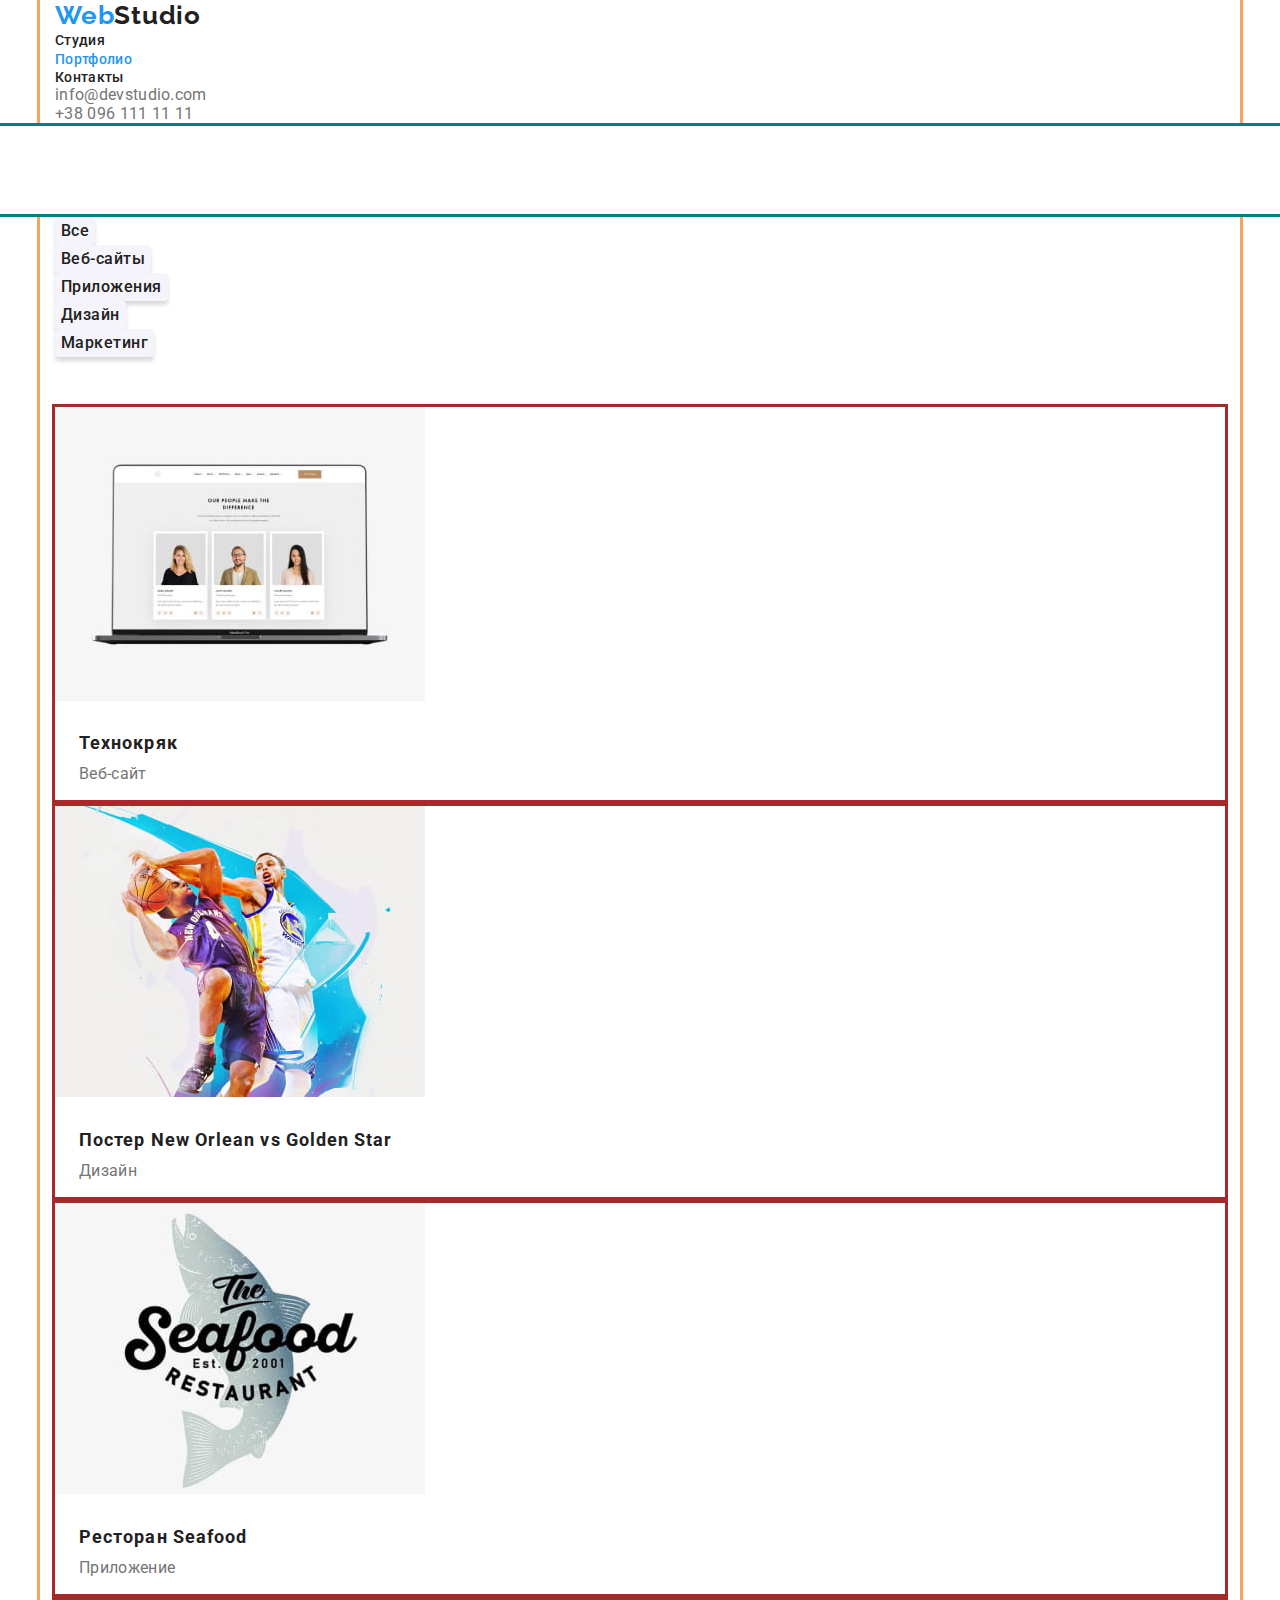
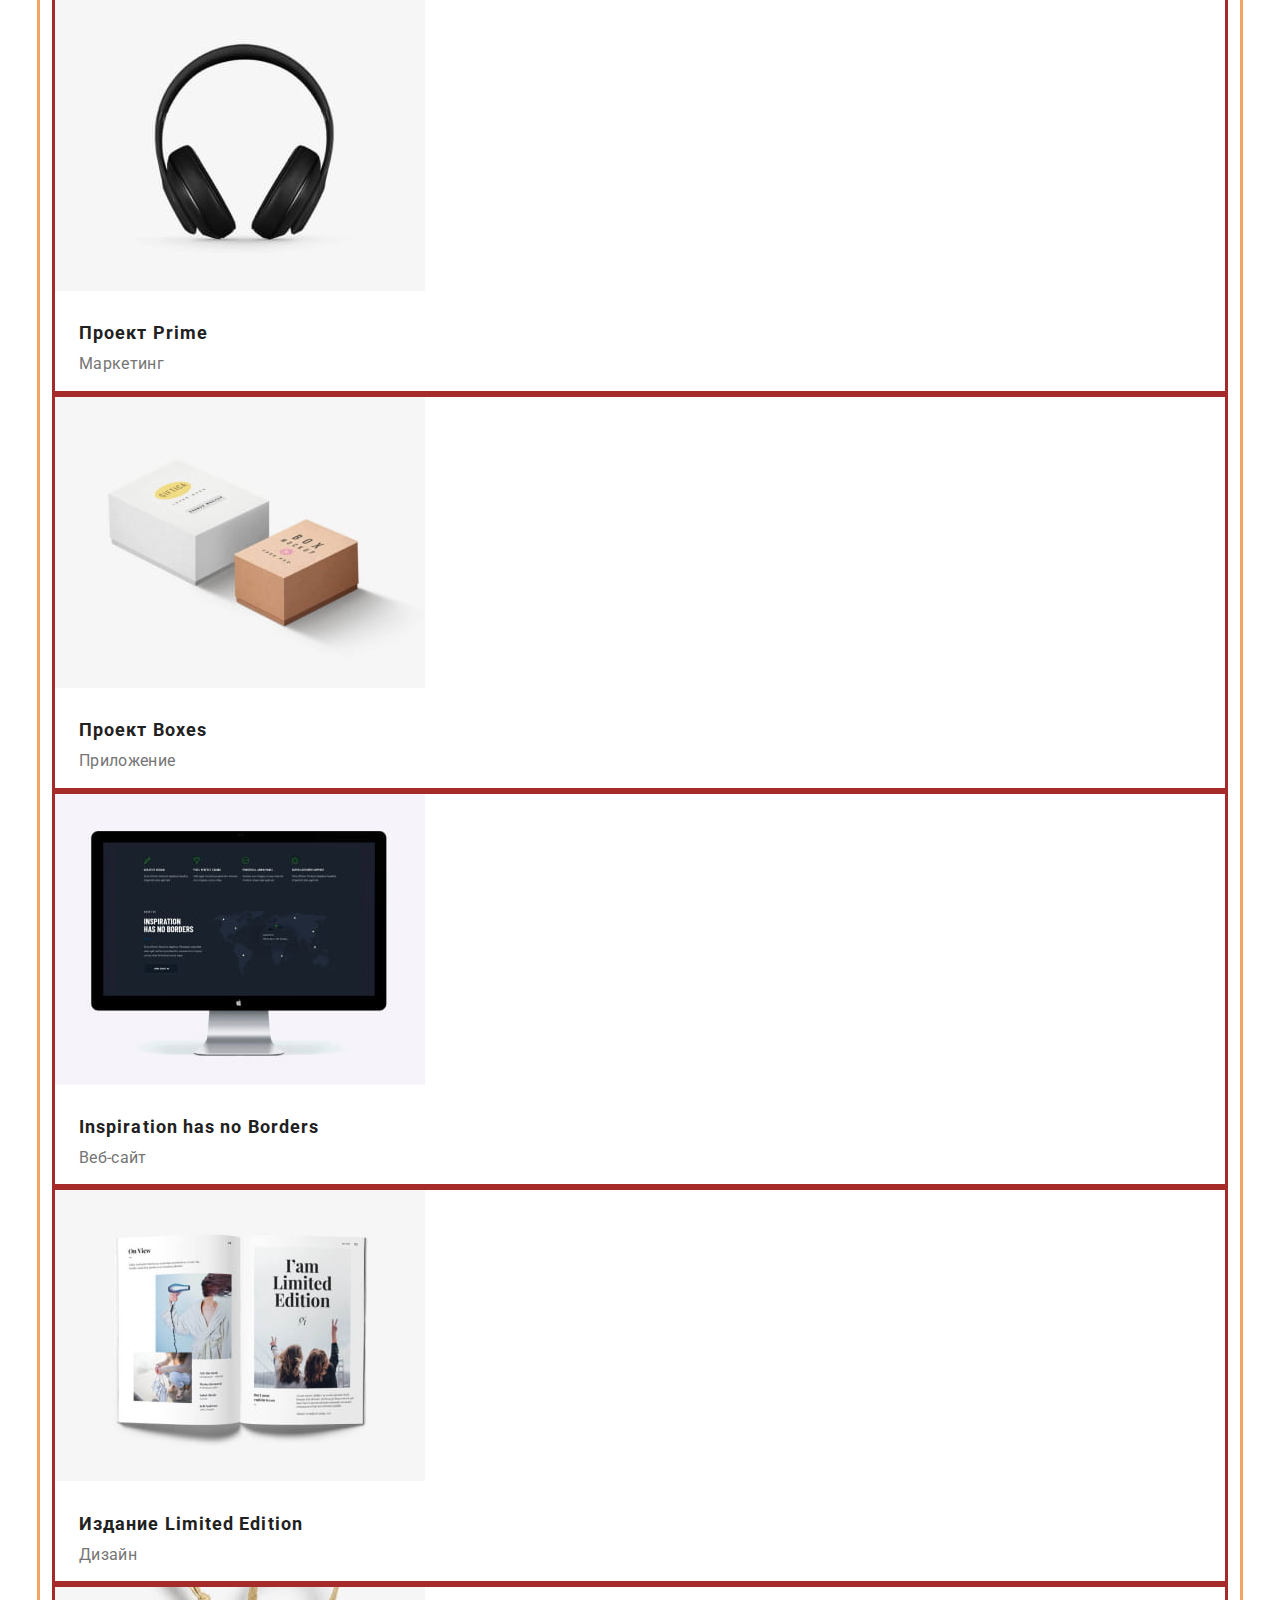
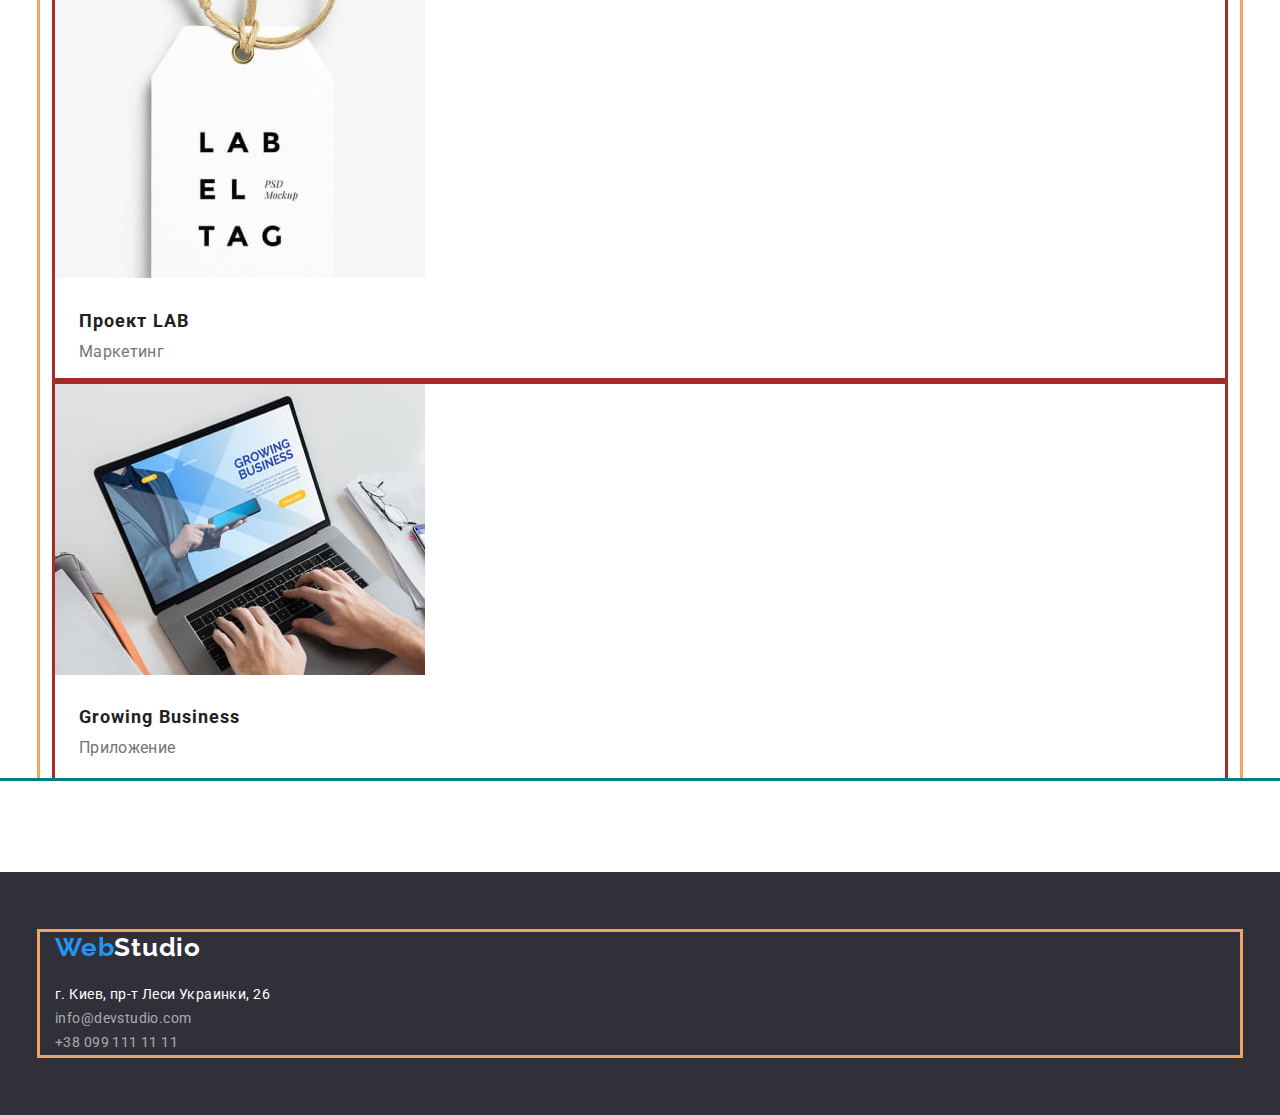
==== portfolio.html @ afa7993c "Style margins, paddings" ====
<!DOCTYPE html>
<html lang="ru">
  <head>
    <meta charset="UTF-8" />
    <meta http-equiv="X-UA-Compatible" content="IE=edge" />
    <meta name="viewport" content="width=device-width, initial-scale=1.0" />
    <title>Web Studio</title>
    <link rel="preconnect" href="https://fonts.googleapis.com">
    <link rel="preconnect" href="https://fonts.gstatic.com" crossorigin>
    <link href="https://fonts.googleapis.com/css2?family=Raleway:wght@700&family=Roboto:wght@400;500;700;900&display=swap"
      rel="stylesheet">
    <link rel="stylesheet" href="https://cdnjs.cloudflare.com/ajax/libs/modern-normalize/1.1.0/modern-normalize.min.css">
    <link rel="stylesheet" href="./css/styles.css">
  </head>

  <body>
    <!-- Header -->

    <header class="section">
      <div class="container">
        <nav class="navigation">
          <a class="logo link" href="./index.html"><span class="logo-accent">Web</span>Studio</a>
        
          <ul class="list">
            <li><a class="nav-link link" href="./index.html">Студия</a></li>
            <li><a class="nav-link current link" href="./portfolio.html">Портфолио</a></li>
            <li><a class="nav-link link" href="">Контакты</a></li>
          </ul>
        </nav>
        
        <ul class="list">
          <li><a class="contacts link" href="mailto:info@devstudio.com">info@devstudio.com</a></li>
          <li><a class="contacts link" href="tel:+380961111111">+38 096 111 11 11</a></li>
        </ul>
      </div>
    </header>

    <!-- Main -->

    <main>
      <section class="section">
        <div class="container">
          <h1 hidden>Наши проекты</h1>
          <ul class="list filters">
            <li><button class="button" type="button">Все</button></li>
            <li><button class="button" type="button">Веб-сайты</button></li>
            <li><button class="button" type="button">Приложения</button></li>
            <li><button class="button" type="button">Дизайн</button></li>
            <li><button class="button" type="button">Маркетинг</button></li>
          </ul>
          
          <ul class="list projects">
            <li class="projects-card">
              <a class="link" href="">
                <img src="./images/Portfolio/technokryak.jpg" alt="Главная страница сайта компании 'Технокряк'." width="370" />
                <div class="projects-txt">
                  <h2 class="subtitle">Технокряк</h2>
                  <p>Веб-сайт</p>
                </div>
              </a>
            </li>
          
            <li class="projects-card">
              <a class="link" href="">
                <img src="./images/Portfolio/new-orlean-vs-golden-star.jpg"
                  alt="Игрок команды по баскетболу Golden Star пытается помешать игроку New Orlean забросить мяч." width="370" />
                <div class="projects-txt">
                  <h2 class="subtitle">Постер <span lang="en">New Orlean vs Golden Star</span></h2>
                  <p>Дизайн</p>
                </div>
              </a>
            </li>
          
            <li class="projects-card">
              <a class="link" href="">
                <img src="./images/Portfolio/seafood.jpg"
                  alt="Логотип ресторана морепродуктов, название и дата открытия на фоне изображения рыбы." width="370" />
                <div class="projects-txt">
                  <h2 class="subtitle">Ресторан <span lang="en">Seafood</span></h2>
                  <p>Приложение</p>
                </div>
              </a>
            </li>
          
            <li class="projects-card">
              <a class="link" href="">
                <img src="./images/Portfolio/prime.jpg" alt="Фото накладных наушников." width="370" />
                <div class="projects-txt">
                  <h2 class="subtitle">Проект <span lang="en">Prime</span></h2>
                  <p>Маркетинг</p>
                </div>
              </a>
            </li>
          
            <li class="projects-card">
              <a class="link" href="">
                <img src="./images/Portfolio/boxes.jpg" alt="Две коробки различного цвета и размера." width="370" />
                <div class="projects-txt">
                  <h2 class="subtitle">Проект <span lang="en">Boxes</span></h2>
                  <p>Приложение</p>
                </div>
              </a>
            </li>
          
            <li class="projects-card">
              <a class="link" href="">
                <img src="./images/Portfolio/inspiration.jpg" alt="Главная страница сайта 'Вдохновение без границ'" width="370" />
                <div class="projects-txt">
                  <h2 class="subtitle" lang="en">Inspiration has no Borders</h2>
                  <p>Веб-сайт</p>
                </div>
              </a>
            </li>
          
            <li class="projects-card">
              <a class="link" href="">
                <img src="./images/Portfolio/limited-edition.jpg" alt="Фото разворота журнала Limited Edition" width="370" />
                <div class="projects-txt">
                  <h2 class="subtitle">Издание <span lang="en">Limited Edition</span></h2>
                  <p>Дизайн</p>
                </div>
              </a>
            </li>
          
            <li class="projects-card">
              <a class="link" href="">
                <img src="./images/Portfolio/lab.jpg" alt="Фото бирки с текстом 'Label tag'" width="370" />
                <div class="projects-txt">
                  <h2 class="subtitle">Проект <span lang="en">LAB</span></h2>
                  <p>Маркетинг</p>
                </div>
              </a>
            </li>
          
            <li class="projects-card">
              <a class="link" href="">
                <img src="./images/Portfolio/growing-business.jpg" alt="Фото главной страницы приложения на экране ноутбука"
                  width="370" />
                <div class="projects-txt">
                  <h2 class="subtitle" lang="en">Growing Business</h2>
                  <p>Приложение</p>
                </div>
              </a>
            </li>
          </ul>
        </div>
      </section>
    </main>

    <!-- Footer -->

    <footer class="footer">
      <div class="container">
        <a class="logo link" href="./index.html"><span class="logo-accent">Web</span>Studio</a>
        
        <address class="address">
          г. Киев, пр-т Леси Украинки, 26 <br />
          <a class="contacts link" href="mailto:info@devstudio.com">info@devstudio.com</a><br />
          <a class="contacts link" href="tel:+380991111111">+38 099 111 11 11</a>
        </address>
      </div>
    </footer>
  </body>
</html>
---- css/styles.css ----
/* Global styles and vars */

:root {
    --main-bg-color: #ffffff;
    --section-bg-color: #f5f4fa;
    --footer-bg-color: #2f303a;
    --accent-color: #2196f3;

    --border-color: #eeeeee;

    --title-txt-color: #212121;
    --txt-color: #757575;
    --sec-txt-color: #ffffff;
}

body {
    font-family: 'Roboto', sans-serif;
    font-size: 16px;
    letter-spacing: 0.02em;

    color: var(--txt-color);
    background-color: var(--main-bg-c);
}

h1, h2, h3, h4, h5, h6, p {
    margin-top: 0;
    margin-bottom: 0;
}

.link {
    text-decoration: none;
    color: inherit;
}

.list {
    list-style: none;
    margin: 0;
    padding: 0;
}

.container {
    max-width: 1200px;
    margin: 0 auto;
    padding: 0 15px;
    outline: solid sandybrown;
}
/* Navigation */


.logo {
    font-family: 'Raleway', sans-serif;
    font-weight: 700;
    font-size: 26px;
    line-height: 1.2;
    letter-spacing: 0.03em;

    color: var(--title-txt-color);
}

.logo-accent,
.nav-link.current {
    color: var(--accent-color);
}

.nav-link,
.header .contacts {
    font-weight: 500;
    font-size: 14px;
    line-height: 1.14;
}

.nav-link {
    color: var(--title-txt-color);
}

/* --Main-- */

.hero {
    padding: 200px 0;
    text-align: center;

    background-color: var(--footer-bg-color);
}

.page-title {
    margin-bottom: 30px;

    font-weight: 900;
    font-size: 44px;
    line-height: 1.36;
    letter-spacing: 0.06em;
    text-transform: uppercase;
    
    color: var(--sec-txt-color);
}

/* --Buttons-- */
.button {
    box-shadow: 0px 4px 4px rgba(0, 0, 0, 0.15);
    border: none;
    border-radius: 4px;

    cursor: pointer;

    font-family: inherit;
}

.hero .button {
    width: 200px;
    height: 50px;

    font-weight: 700;
    font-size: 16px;
    line-height: 1.88;

    color: var(--sec-txt-color);
    background-color: var(--accent-color);
}

.hero .button:hover {
    background-color: #188ce8;
}

.filters .button {
    font-weight: 500;
    font-size: 16px;
    line-height: 1.62;
    letter-spacing: 0.03em;

    color: var(--title-txt-color);
    background-color: var(--section-bg-color);
}

.filters .button:hover,
.filters .button:focus {
    border: none;
    outline: none;
    color: var(--sec-txt-color);
    background-color: var(--accent-color);
}

/* Headings */

.section-title,
.subtitle {
    letter-spacing: 0.03em;

    color: var(--title-txt-color);
}

.section-title {
    margin-bottom: 50px;

    font-size: 36px;
    line-height: 1.17;
    text-align: center;

}

.subtitle {
    margin-bottom: 10px;

    font-size: 16px;
    line-height: 1.19;
}

.features .subtitle {
    font-size: 14px;
    line-height: 1.14;
    text-transform: uppercase;
}

.staff .subtitle {
    margin: 30px auto 10px;
    font-weight: 500;
}

.projects .subtitle {
    margin-bottom: 4px;
    font-size: 18px;
    line-height: 2;
    letter-spacing: 0.06em;
}

/* Content */
.section:not(.staff) {
    margin-bottom: 94px;

    outline: solid teal;
}

.features .text {
    font-size: 14px;
    line-height: 1.71;
    letter-spacing: 0.03em;
}

.staff {
    padding: 94px 0;
    background-color: var(--section-bg-color);
}

.staff-card {
    padding-bottom: 30px;
    /* text-align: center; */
    background-color: var(--main-bg-color);

    outline: solid blue;
}

.filters {
    margin-bottom: 50px;
}

.projects-card {
    outline: solid brown;
}

.projects-txt {
    padding: 20px 24px
}

/* Footer */
.footer {
    padding: 60px 0;

    background-color: var(--footer-bg-color);
}

.footer .logo {
    display: inline-block;
    margin-bottom: 20px;
    
    color: var(--sec-txt-color);
}

.address {
    font-style: normal;
    font-size: 14px;
    line-height: 1.71;
    letter-spacing: 0.03em;

    color: var(--sec-txt-color);
}

.footer .contacts {
    color: rgba(255, 255, 255, 0.6);
}

.nav-link:hover,
.nav-link:focus,
.contacts:hover,
.contacts:focus {
    color: var(--accent-color);
}
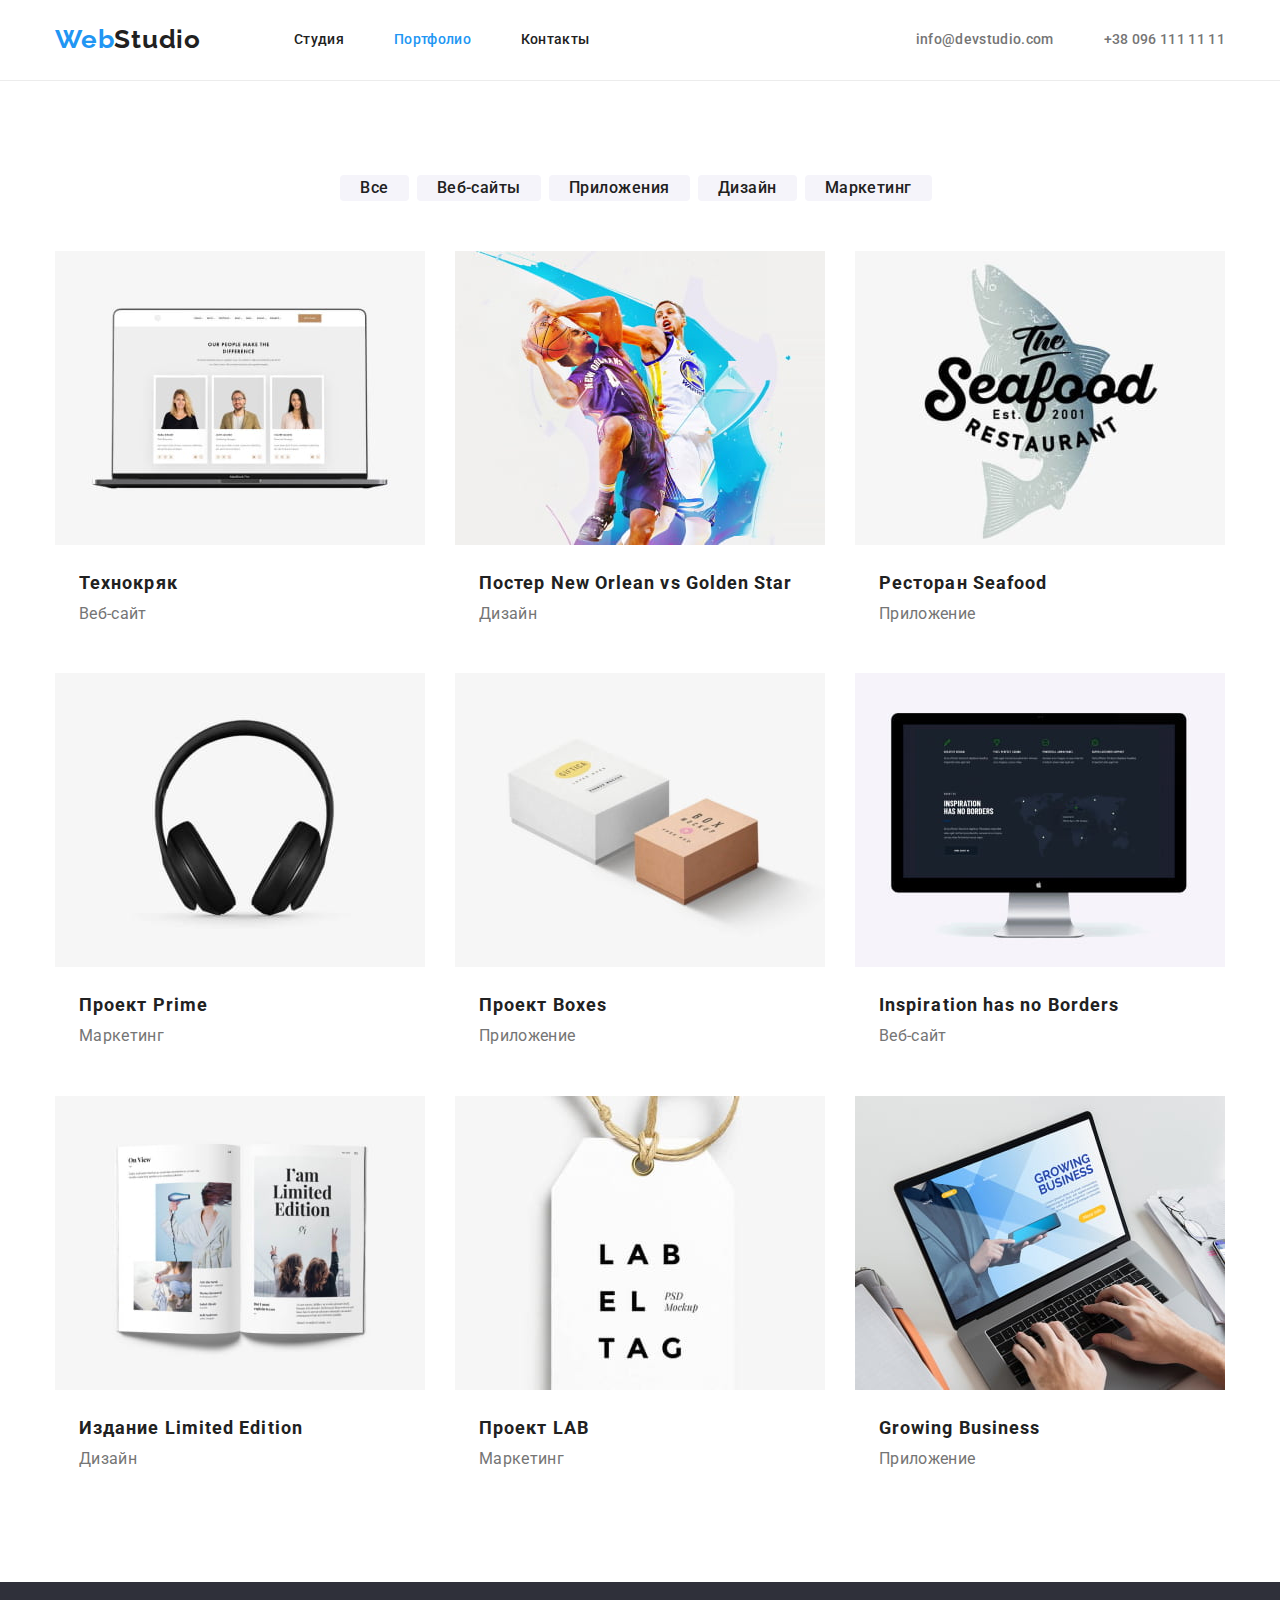
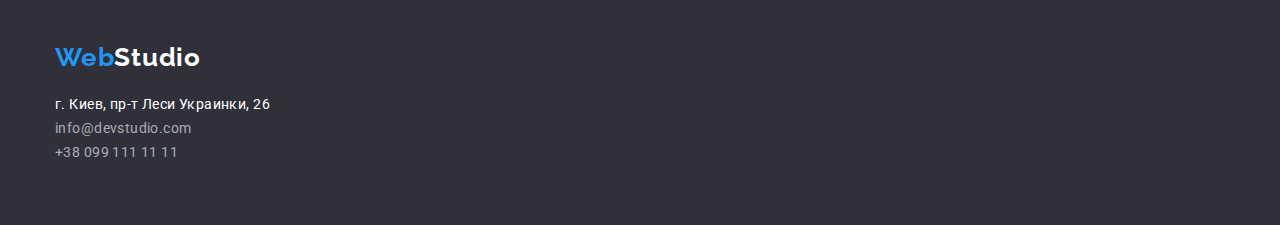
==== commit e0728270: "Style flex elements" ====
--- a/portfolio.html
+++ b/portfolio.html
@@ -16,22 +16,25 @@
   <body>
     <!-- Header -->
 
-    <header class="section">
+    <header class="header section">
       <div class="container">
-        <nav class="navigation">
+        <div class="header-menu">
           <a class="logo link" href="./index.html"><span class="logo-accent">Web</span>Studio</a>
+          <nav class="navigation">
+            <ul class="list">
+              <li><a class="nav-link link" href="./index.html">Студия</a></li>
+              <li><a class="nav-link current link" href="./portfolio.html">Портфолио</a></li>
+              <li><a class="nav-link link" href="">Контакты</a></li>
+            </ul>
+          </nav>
+        </div>
         
+        <div class="header-contacts">
           <ul class="list">
-            <li><a class="nav-link link" href="./index.html">Студия</a></li>
-            <li><a class="nav-link current link" href="./portfolio.html">Портфолио</a></li>
-            <li><a class="nav-link link" href="">Контакты</a></li>
+            <li><a class="contacts link" href="mailto:info@devstudio.com">info@devstudio.com</a></li>
+            <li><a class="contacts link" href="tel:+380961111111">+38 096 111 11 11</a></li>
           </ul>
-        </nav>
-        
-        <ul class="list">
-          <li><a class="contacts link" href="mailto:info@devstudio.com">info@devstudio.com</a></li>
-          <li><a class="contacts link" href="tel:+380961111111">+38 096 111 11 11</a></li>
-        </ul>
+        </div>
       </div>
     </header>
 
@@ -40,7 +43,7 @@
     <main>
       <section class="section">
         <div class="container">
-          <h1 hidden>Наши проекты</h1>
+          <h1 class="hidden">Наши проекты</h1>
           <ul class="list filters">
             <li><button class="button" type="button">Все</button></li>
             <li><button class="button" type="button">Веб-сайты</button></li>
@@ -50,6 +53,7 @@
           </ul>
           
           <ul class="list projects">
+
             <li class="projects-card">
               <a class="link" href="">
                 <img src="./images/Portfolio/technokryak.jpg" alt="Главная страница сайта компании 'Технокряк'." width="370" />
--- a/css/styles.css
+++ b/css/styles.css
@@ -1,4 +1,4 @@
-/* Global styles and vars */
+/* ------------Global styles and vars------------ */
 
 :root {
     --main-bg-color: #ffffff;
@@ -6,11 +6,13 @@
     --footer-bg-color: #2f303a;
     --accent-color: #2196f3;
 
-    --border-color: #eeeeee;
-
     --title-txt-color: #212121;
     --txt-color: #757575;
     --sec-txt-color: #ffffff;
+
+    --border-r: 4px;
+    --sect-interval: 94px;
+    --card-interval: 30px;
 }
 
 body {
@@ -27,6 +29,24 @@
     margin-bottom: 0;
 }
 
+img {
+    display: block;
+}
+
+.hidden {
+
+    position: absolute;
+    width: 1px;
+    height: 1px;
+    margin: -1px;
+    border: 0;
+    padding: 0;
+    white-space: nowrap;
+    clip-path: inset(100%);
+    clip: rect(0 0 0 0);
+    overflow: hidden;
+}
+
 .link {
     text-decoration: none;
     color: inherit;
@@ -42,10 +62,26 @@
     max-width: 1200px;
     margin: 0 auto;
     padding: 0 15px;
-    outline: solid sandybrown;
-}
-/* Navigation */
-
+}
+
+/* ------------Header------------ */
+
+.header {
+    border-bottom: 1px solid #ececec;
+}
+
+.header .container, .header-menu, .header .list {
+    display: flex;
+    align-items: center;
+}
+
+.navigation {
+    margin-left: 93px;
+}
+
+.header li:not(li:last-child){
+    margin-right: 50px;
+}
 
 .logo {
     font-family: 'Raleway', sans-serif;
@@ -64,6 +100,9 @@
 
 .nav-link,
 .header .contacts {
+    display: block;
+    padding: 32px 0;
+    
     font-weight: 500;
     font-size: 14px;
     line-height: 1.14;
@@ -73,7 +112,11 @@
     color: var(--title-txt-color);
 }
 
-/* --Main-- */
+.header-contacts {
+    margin-left: auto;
+}
+
+/* ------------Hero------------ */
 
 .hero {
     padding: 200px 0;
@@ -94,11 +137,10 @@
     color: var(--sec-txt-color);
 }
 
-/* --Buttons-- */
+/* ------------Buttons------------ */
 .button {
-    box-shadow: 0px 4px 4px rgba(0, 0, 0, 0.15);
     border: none;
-    border-radius: 4px;
+    border-radius: var(--border-r);
 
     cursor: pointer;
 
@@ -112,7 +154,8 @@
     font-weight: 700;
     font-size: 16px;
     line-height: 1.88;
-
+    
+    box-shadow: 0px 4px 4px rgba(0, 0, 0, 0.15);
     color: var(--sec-txt-color);
     background-color: var(--accent-color);
 }
@@ -122,6 +165,8 @@
 }
 
 .filters .button {
+    padding: 0 20px;
+
     font-weight: 500;
     font-size: 16px;
     line-height: 1.62;
@@ -131,30 +176,27 @@
     background-color: var(--section-bg-color);
 }
 
+.filters .button:not(li:last-child){
+    margin-right: 8px;
+}
+
 .filters .button:hover,
 .filters .button:focus {
-    border: none;
-    outline: none;
     color: var(--sec-txt-color);
     background-color: var(--accent-color);
-}
-
-/* Headings */
-
-.section-title,
-.subtitle {
-    letter-spacing: 0.03em;
-
-    color: var(--title-txt-color);
-}
-
+    box-shadow: 0px 3px 1px rgba(0, 0, 0, 0.1), 0px 1px 2px rgba(0, 0, 0, 0.08), 0px 2px 2px rgba(0, 0, 0, 0.12);
+}
+
+/* ------------Headings------------ */
 .section-title {
     margin-bottom: 50px;
-
+    
+    text-align: center;
     font-size: 36px;
     line-height: 1.17;
-    text-align: center;
-
+    letter-spacing: 0.03em;
+
+    color: var(--title-txt-color);
 }
 
 .subtitle {
@@ -162,6 +204,9 @@
 
     font-size: 16px;
     line-height: 1.19;
+    letter-spacing: 0.03em;
+
+    color: var(--title-txt-color);
 }
 
 .features .subtitle {
@@ -172,21 +217,32 @@
 
 .staff .subtitle {
     margin: 30px auto 10px;
+
     font-weight: 500;
 }
 
 .projects .subtitle {
     margin-bottom: 4px;
+
     font-size: 18px;
     line-height: 2;
     letter-spacing: 0.06em;
 }
 
-/* Content */
+/* ------------Content------------ */
 .section:not(.staff) {
-    margin-bottom: 94px;
-
-    outline: solid teal;
+    margin-bottom: var(--sect-interval);
+}
+
+/* ------------Features------------ */
+
+.features .list {
+    display: flex;
+}
+
+.features li:not(li:last-child) {
+    margin-right: var(--card-interval);
+    padding-right: 1px;
 }
 
 .features .text {
@@ -195,32 +251,66 @@
     letter-spacing: 0.03em;
 }
 
+/* ------------Specialization------------ */
+
+.specialization .list {
+    display: flex;
+}
+.specialization-card:not(li:last-child),
+.staff-card:not(li:last-child),
+.projects-card:not(li:nth-child(3n)){
+    margin-right: var(--card-interval);
+}
+
+/* ------------Staff------------ */
+
 .staff {
-    padding: 94px 0;
+    padding: var(--sect-interval) 0;
+
     background-color: var(--section-bg-color);
+}
+
+.staff .list {
+    display: flex;
 }
 
 .staff-card {
     padding-bottom: 30px;
-    /* text-align: center; */
+    text-align: center;
+
     background-color: var(--main-bg-color);
-
-    outline: solid blue;
-}
+    box-shadow: 0px 1px 3px rgba(0, 0, 0, 0.12), 0px 1px 1px rgba(0, 0, 0, 0.14), 0px 2px 1px rgba(0, 0, 0, 0.2);
+    border-bottom-right-radius: var(--border-r);
+    border-bottom-left-radius: var(--border-r);
+}
+
+/* ------------Portfolio------------ */
 
 .filters {
+    display: flex;
+    justify-content: center;
     margin-bottom: 50px;
 }
 
+.projects{
+    display: flex;
+    flex-wrap: wrap;
+}
+
+.projects-card:not(li:nth-last-child(-n+3)) {
+    margin-bottom: var(--card-interval);
+}
+
 .projects-card {
-    outline: solid brown;
+    outline: solid 1px var(--border-color);
 }
 
 .projects-txt {
-    padding: 20px 24px
-}
-
-/* Footer */
+    padding: 20px 24px;
+}
+
+/* ------------Footer------------ */
+
 .footer {
     padding: 60px 0;
 
@@ -228,7 +318,7 @@
 }
 
 .footer .logo {
-    display: inline-block;
+    display: block;
     margin-bottom: 20px;
     
     color: var(--sec-txt-color);
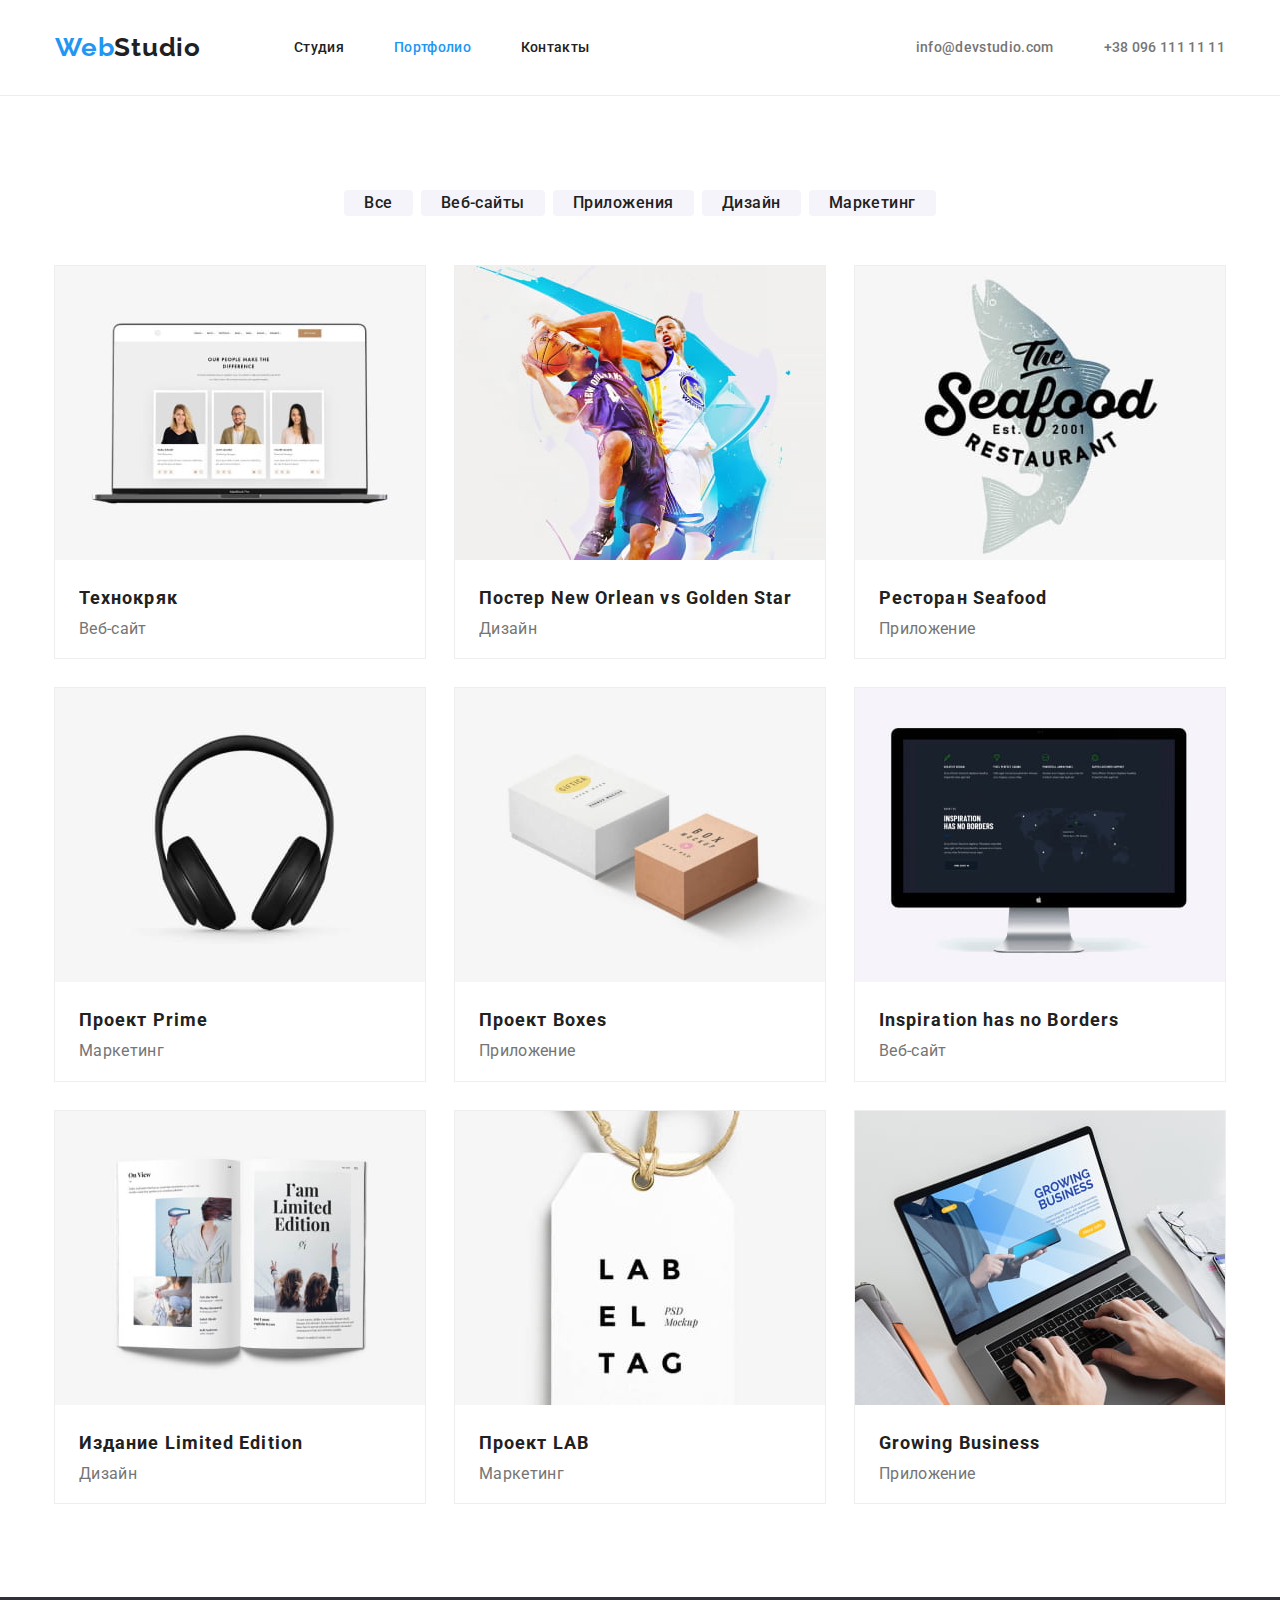
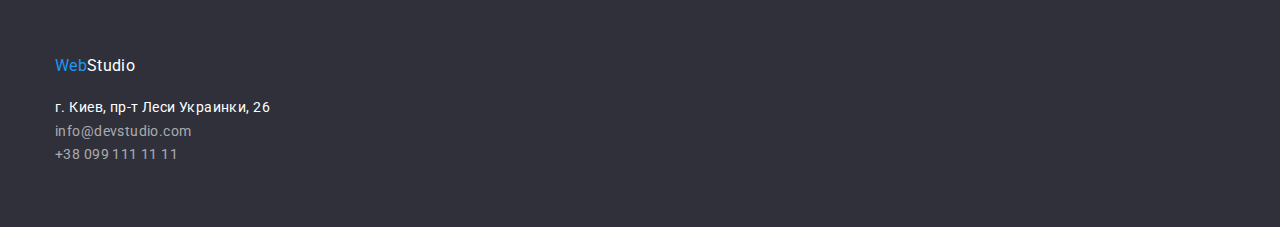
==== commit 546be0dc: "Optimize list positioning" ====
--- a/portfolio.html
+++ b/portfolio.html
@@ -16,7 +16,7 @@
   <body>
     <!-- Header -->
 
-    <header class="header section">
+    <header class="header">
       <div class="container">
         <div class="header-menu">
           <a class="logo link" href="./index.html"><span class="logo-accent">Web</span>Studio</a>
--- a/css/styles.css
+++ b/css/styles.css
@@ -11,8 +11,9 @@
     --sec-txt-color: #ffffff;
 
     --border-r: 4px;
-    --sect-interval: 94px;
+    --section-pad: 94px;
     --card-interval: 30px;
+    --neg-card-interval: -30px;
 }
 
 body {
@@ -31,6 +32,8 @@
 
 img {
     display: block;
+    max-width: 100%;
+    height: auto;
 }
 
 .hidden {
@@ -75,15 +78,26 @@
     align-items: center;
 }
 
-.navigation {
-    margin-left: 93px;
-}
-
 .header li:not(li:last-child){
     margin-right: 50px;
 }
 
-.logo {
+.nav-link,
+.header .contacts,
+.header .logo {
+    display: block;
+    padding: 32px 0;
+    
+    font-weight: 500;
+    font-size: 14px;
+    line-height: 1.14;
+}
+
+.header .logo {
+    display: block;
+    padding: 32px 0;
+    margin-right: 93px;
+
     font-family: 'Raleway', sans-serif;
     font-weight: 700;
     font-size: 26px;
@@ -96,16 +110,6 @@
 .logo-accent,
 .nav-link.current {
     color: var(--accent-color);
-}
-
-.nav-link,
-.header .contacts {
-    display: block;
-    padding: 32px 0;
-    
-    font-weight: 500;
-    font-size: 14px;
-    line-height: 1.14;
 }
 
 .nav-link {
@@ -139,6 +143,8 @@
 
 /* ------------Buttons------------ */
 .button {
+    padding: 10px 32px;
+
     border: none;
     border-radius: var(--border-r);
 
@@ -148,12 +154,10 @@
 }
 
 .hero .button {
-    width: 200px;
-    height: 50px;
-
     font-weight: 700;
     font-size: 16px;
     line-height: 1.88;
+    letter-spacing: 0.06em;
     
     box-shadow: 0px 4px 4px rgba(0, 0, 0, 0.15);
     color: var(--sec-txt-color);
@@ -162,6 +166,7 @@
 
 .hero .button:hover {
     background-color: #188ce8;
+    outline: none;
 }
 
 .filters .button {
@@ -176,7 +181,7 @@
     background-color: var(--section-bg-color);
 }
 
-.filters .button:not(li:last-child){
+.filters .button{
     margin-right: 8px;
 }
 
@@ -184,6 +189,7 @@
 .filters .button:focus {
     color: var(--sec-txt-color);
     background-color: var(--accent-color);
+    outline: none;
     box-shadow: 0px 3px 1px rgba(0, 0, 0, 0.1), 0px 1px 2px rgba(0, 0, 0, 0.08), 0px 2px 2px rgba(0, 0, 0, 0.12);
 }
 
@@ -216,7 +222,7 @@
 }
 
 .staff .subtitle {
-    margin: 30px auto 10px;
+    margin-bottom: 10px;
 
     font-weight: 500;
 }
@@ -230,22 +236,30 @@
 }
 
 /* ------------Content------------ */
-.section:not(.staff) {
-    margin-bottom: var(--sect-interval);
+
+.section:not(.features) {
+    padding: var(--section-pad) 0;
 }
 
 /* ------------Features------------ */
 
+.features {
+    padding-top: 74px;
+    
+}
 .features .list {
     display: flex;
-}
-
-.features li:not(li:last-child) {
+    margin-right: var(--neg-card-interval);
+}
+
+.features li{
+    flex-basis: calc((100% - 120px)/4);
     margin-right: var(--card-interval);
+    
+}
+
+.features .text {
     padding-right: 1px;
-}
-
-.features .text {
     font-size: 14px;
     line-height: 1.71;
     letter-spacing: 0.03em;
@@ -255,28 +269,28 @@
 
 .specialization .list {
     display: flex;
-}
-.specialization-card:not(li:last-child),
-.staff-card:not(li:last-child),
-.projects-card:not(li:nth-child(3n)){
+    margin-right: var(--neg-card-interval);
+}
+
+.specialization-card {
+    flex-basis: calc((100%-90px)/3);
     margin-right: var(--card-interval);
 }
 
 /* ------------Staff------------ */
 
 .staff {
-    padding: var(--sect-interval) 0;
-
     background-color: var(--section-bg-color);
 }
 
 .staff .list {
     display: flex;
+    margin-right: var(--neg-card-interval);
 }
 
 .staff-card {
-    padding-bottom: 30px;
-    text-align: center;
+    flex-basis: calc((100%-120px)/4);
+    margin-right: var(--card-interval);
 
     background-color: var(--main-bg-color);
     box-shadow: 0px 1px 3px rgba(0, 0, 0, 0.12), 0px 1px 1px rgba(0, 0, 0, 0.14), 0px 2px 1px rgba(0, 0, 0, 0.2);
@@ -284,25 +298,34 @@
     border-bottom-left-radius: var(--border-r);
 }
 
+.staff-txt {
+    padding: 30px;
+    text-align: center;
+}
+
 /* ------------Portfolio------------ */
 
 .filters {
     display: flex;
     justify-content: center;
+    margin-right: -8px;
     margin-bottom: 50px;
 }
 
 .projects{
     display: flex;
     flex-wrap: wrap;
-}
-
-.projects-card:not(li:nth-last-child(-n+3)) {
-    margin-bottom: var(--card-interval);
+
+    margin: 0 var(--neg-card-interval) var(--neg-card-interval) 0;
 }
 
 .projects-card {
-    outline: solid 1px var(--border-color);
+    flex-basis: calc((100% - 90px)/3);
+    margin: 0 var(--card-interval) var(--card-interval) 0;
+}
+
+.projects-card {
+    outline: solid 1px #eeeeee;
 }
 
 .projects-txt {
@@ -342,4 +365,5 @@
 .contacts:hover,
 .contacts:focus {
     color: var(--accent-color);
+    outline: none;
 }